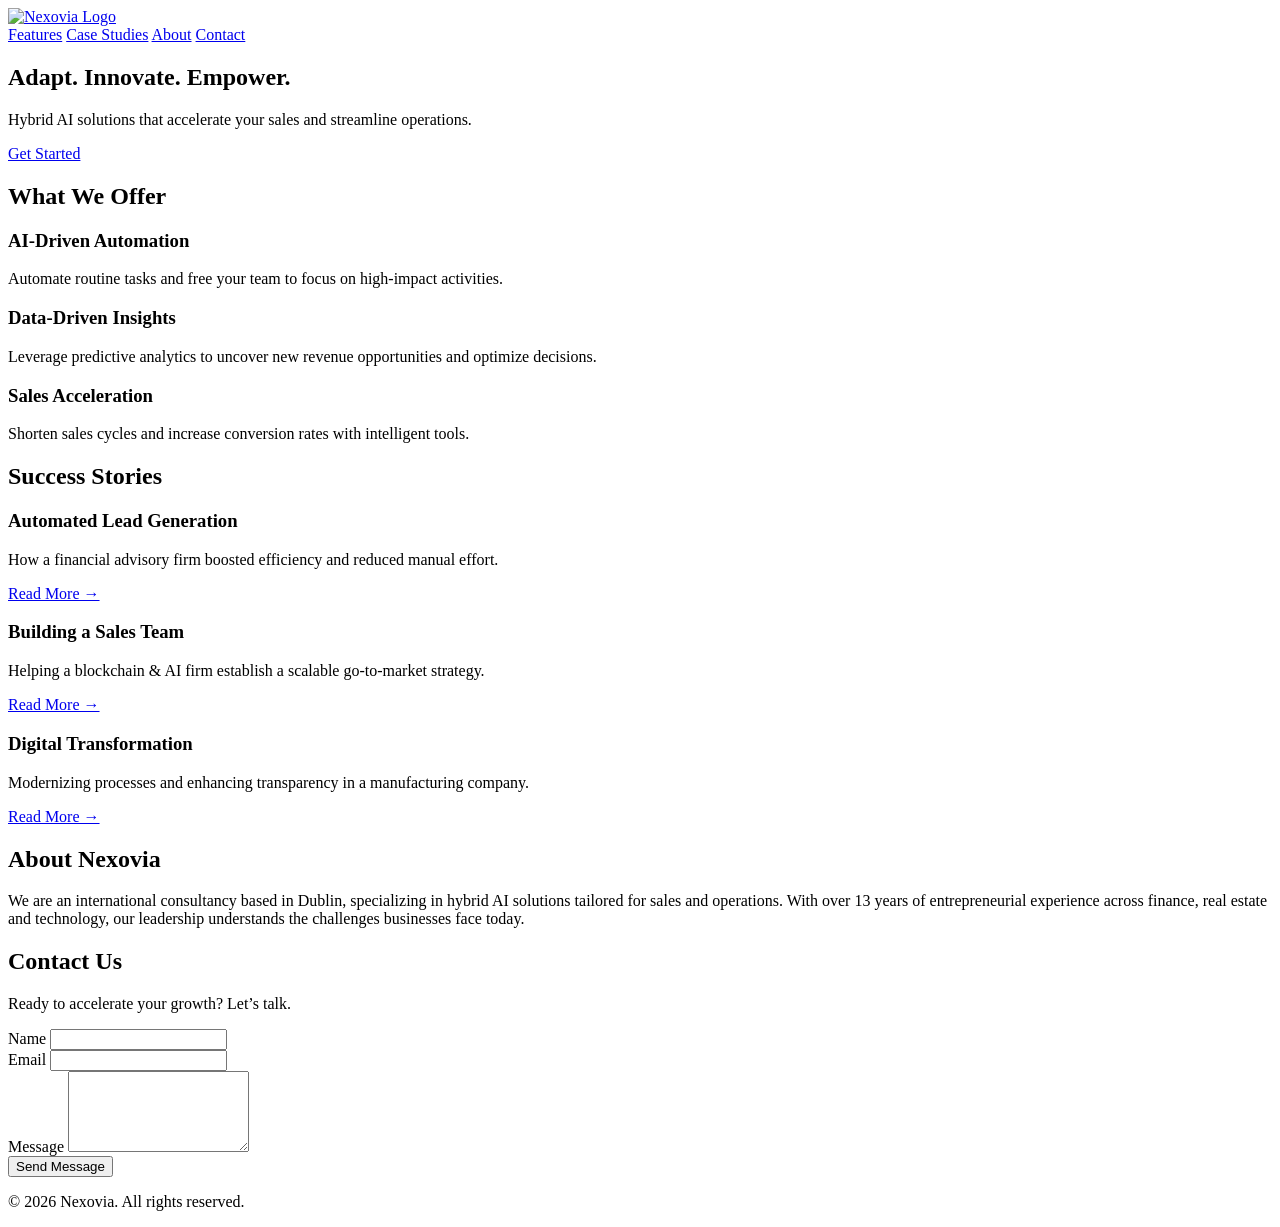
==== index.html @ c09db40a "Add initial index.html for Nexovia website This HTML file serves as the main structure for the Nexov" ====
<!DOCTYPE html>
<html lang="de">
<head>
  <meta charset="UTF-8">
  <meta name="viewport" content="width=device-width, initial-scale=1.0">
  <title>Nexovia – Hybrid AI Solutions for Sales & Operations</title>
  <link rel="stylesheet" href="styles.css">
  <!-- Load Poppins for headings and logo; Inter for body text -->
  <link href="https://fonts.googleapis.com/css2?family=Poppins:wght@400;500;600;700&family=Inter:wght@400;500&display=swap" rel="stylesheet">
</head>
<body>
  <header class="site-header">
    <div class="container">
      <a href="#" class="logo"><img src="nexovia-logo.jpg" alt="Nexovia Logo"></a>
      <nav class="site-nav">
        <a href="#features">Features</a>
        <a href="#cases">Case Studies</a>
        <a href="#about">About</a>
        <a href="#contact">Contact</a>
      </nav>
    </div>
  </header>

  <section class="hero">
    <div class="container">
      <h1>Adapt. Innovate. Empower.</h1>
      <p>Hybrid AI solutions that accelerate your sales and streamline operations.</p>
      <a href="#contact" class="btn btn-primary">Get Started</a>
    </div>
  </section>

  <section id="features" class="features">
    <div class="container">
      <h2>What We Offer</h2>
      <div class="feature-grid">
        <div class="feature-item">
          <h3>AI‑Driven Automation</h3>
          <p>Automate routine tasks and free your team to focus on high‑impact activities.</p>
        </div>
        <div class="feature-item">
          <h3>Data‑Driven Insights</h3>
          <p>Leverage predictive analytics to uncover new revenue opportunities and optimize decisions.</p>
        </div>
        <div class="feature-item">
          <h3>Sales Acceleration</h3>
          <p>Shorten sales cycles and increase conversion rates with intelligent tools.</p>
        </div>
      </div>
    </div>
  </section>

  <section id="cases" class="cases">
    <div class="container">
      <h2>Success Stories</h2>
      <div class="case-grid">
        <article class="case-card">
          <h3>Automated Lead Generation</h3>
          <p>How a financial advisory firm boosted efficiency and reduced manual effort.</p>
          <a href="#">Read More →</a>
        </article>
        <article class="case-card">
          <h3>Building a Sales Team</h3>
          <p>Helping a blockchain & AI firm establish a scalable go‑to‑market strategy.</p>
          <a href="#">Read More →</a>
        </article>
        <article class="case-card">
          <h3>Digital Transformation</h3>
          <p>Modernizing processes and enhancing transparency in a manufacturing company.</p>
          <a href="#">Read More →</a>
        </article>
      </div>
    </div>
  </section>

  <section id="about" class="about">
    <div class="container">
      <h2>About Nexovia</h2>
      <p>We are an international consultancy based in Dublin, specializing in hybrid AI solutions tailored for sales and operations. With over 13 years of entrepreneurial experience across finance, real estate and technology, our leadership understands the challenges businesses face today.</p>
    </div>
  </section>

  <section id="contact" class="contact">
    <div class="container">
      <h2>Contact Us</h2>
      <p>Ready to accelerate your growth? Let’s talk.</p>
      <form action="#" method="post" class="contact-form">
        <div class="form-group">
          <label for="name">Name</label>
          <input type="text" id="name" name="name" required>
        </div>
        <div class="form-group">
          <label for="email">Email</label>
          <input type="email" id="email" name="email" required>
        </div>
        <div class="form-group">
          <label for="message">Message</label>
          <textarea id="message" name="message" rows="5"></textarea>
        </div>
        <button type="submit" class="btn btn-secondary">Send Message</button>
      </form>
    </div>
  </section>

  <footer class="site-footer">
    <div class="container">
      <p>&copy; 2026 Nexovia. All rights reserved.</p>
    </div>
  </footer>
</body>
</html>
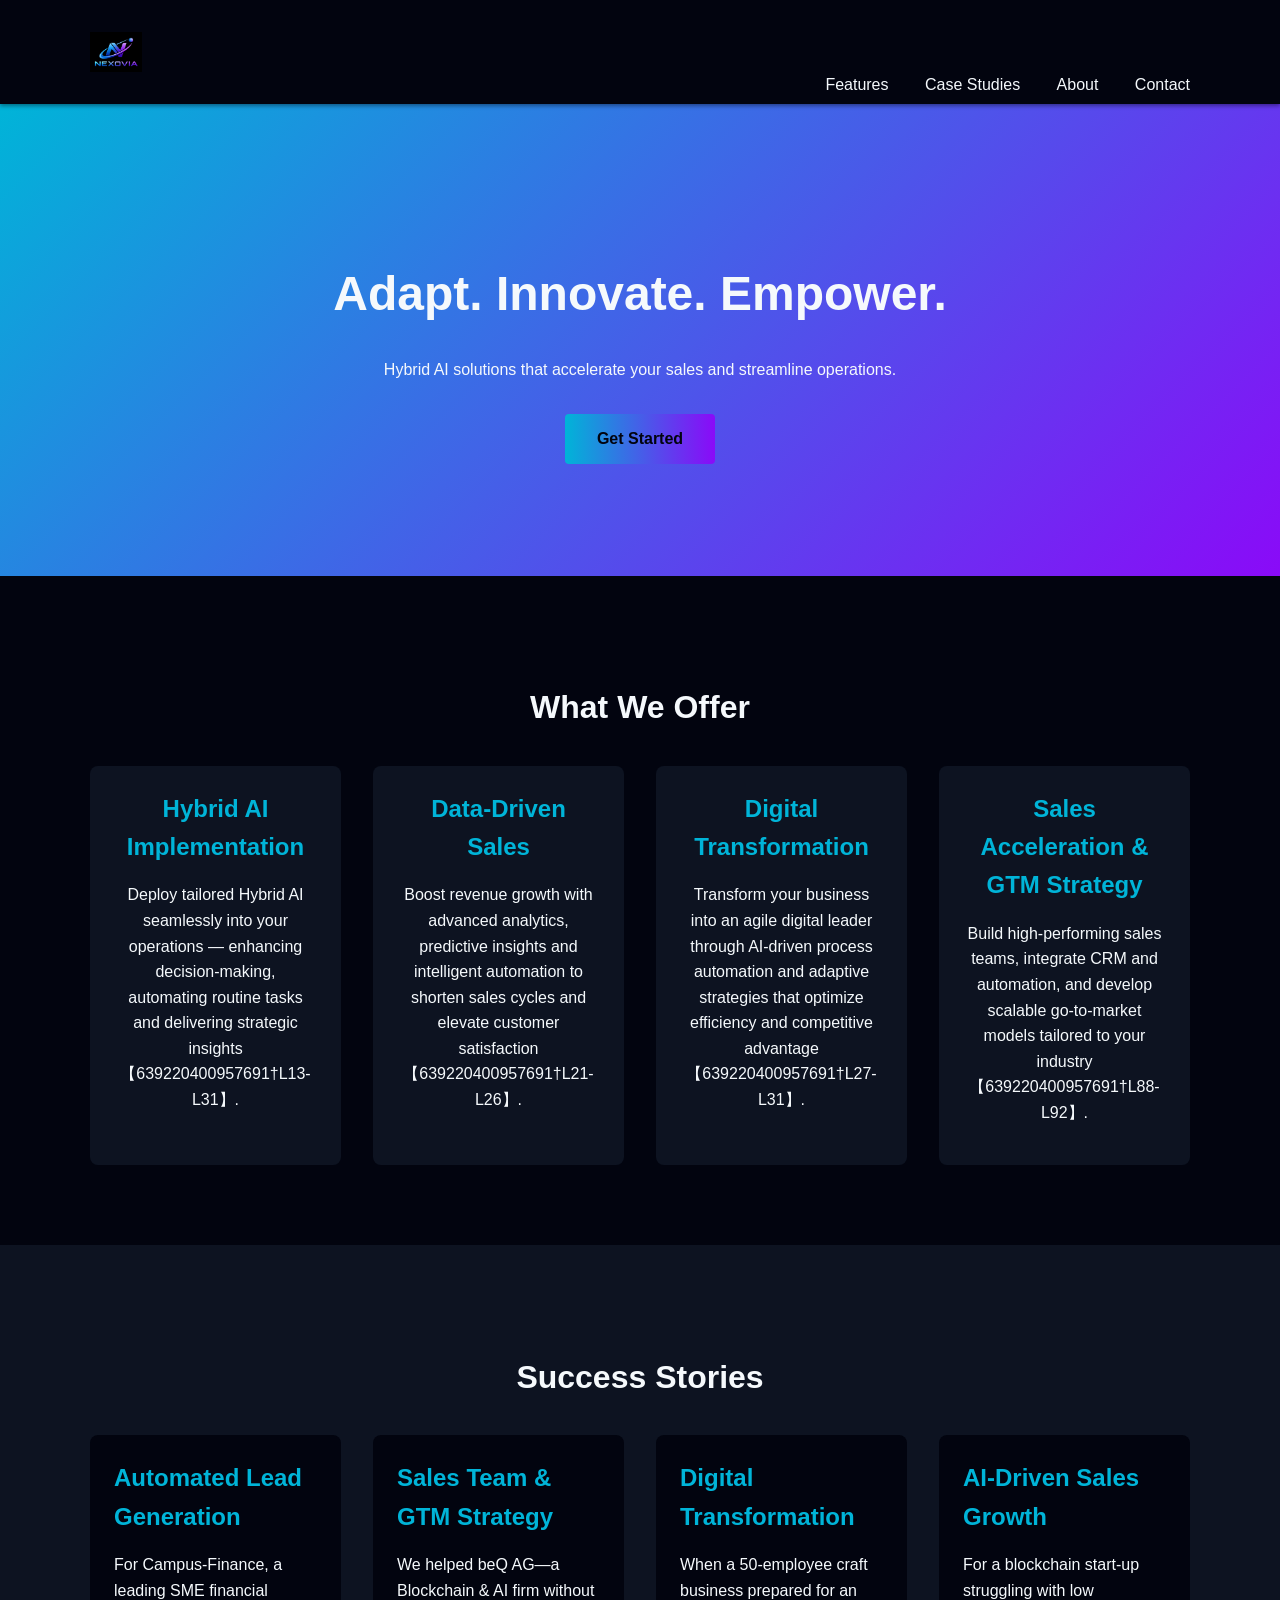
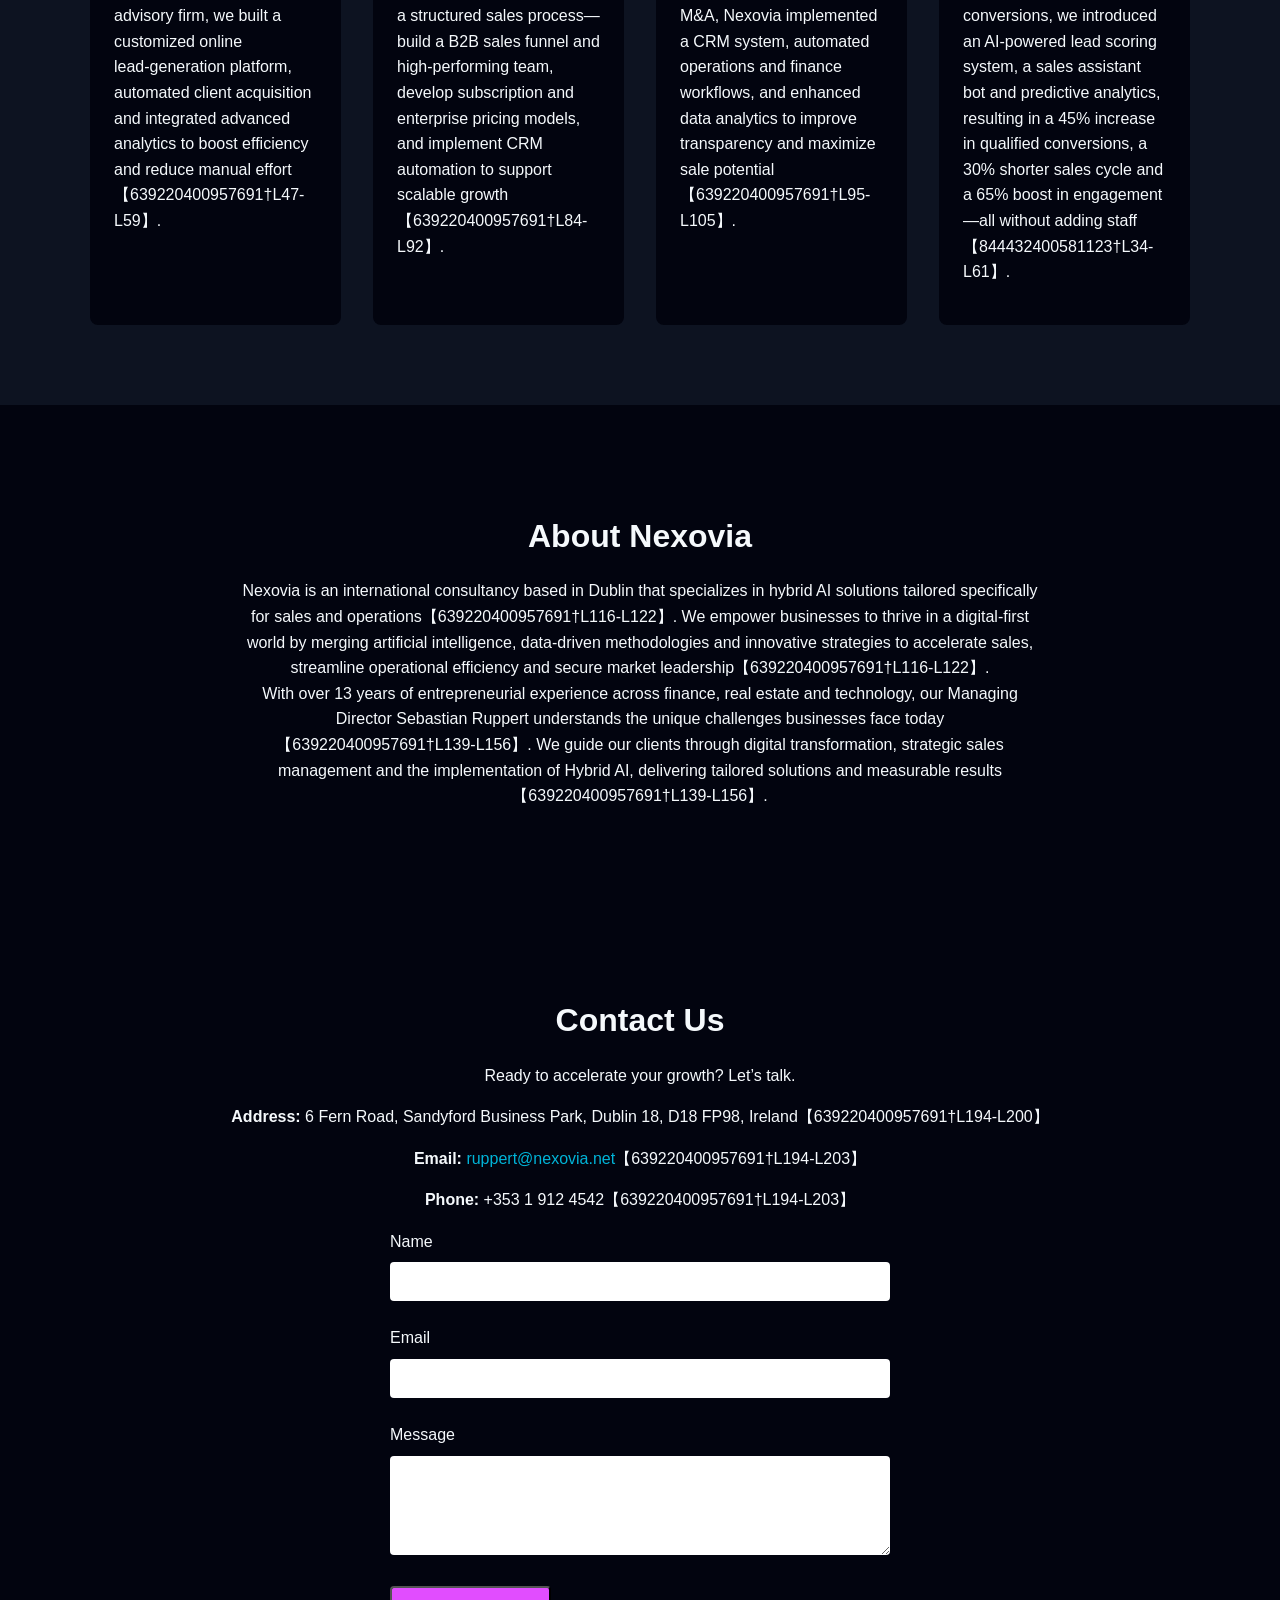
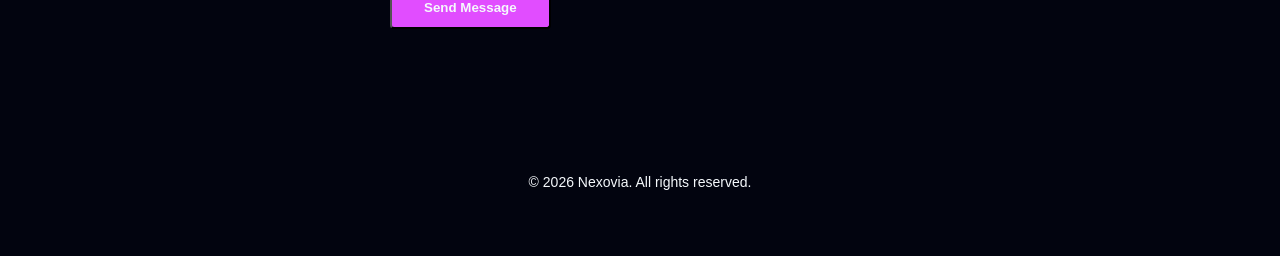
==== commit e76801aa: "Update index.html with full project content" ====
--- a/index.html
+++ b/index.html
@@ -33,17 +33,25 @@
     <div class="container">
       <h2>What We Offer</h2>
       <div class="feature-grid">
+        <!-- Hybrid AI Implementation -->
         <div class="feature-item">
-          <h3>AI‑Driven Automation</h3>
-          <p>Automate routine tasks and free your team to focus on high‑impact activities.</p>
+          <h3>Hybrid AI Implementation</h3>
+          <p>Deploy tailored Hybrid AI seamlessly into your operations — enhancing decision‑making, automating routine tasks and delivering strategic insights【639220400957691†L13-L31】.</p>
         </div>
+        <!-- Data‑Driven Sales -->
         <div class="feature-item">
-          <h3>Data‑Driven Insights</h3>
-          <p>Leverage predictive analytics to uncover new revenue opportunities and optimize decisions.</p>
+          <h3>Data‑Driven Sales</h3>
+          <p>Boost revenue growth with advanced analytics, predictive insights and intelligent automation to shorten sales cycles and elevate customer satisfaction【639220400957691†L21-L26】.</p>
         </div>
+        <!-- Digital Transformation -->
         <div class="feature-item">
-          <h3>Sales Acceleration</h3>
-          <p>Shorten sales cycles and increase conversion rates with intelligent tools.</p>
+          <h3>Digital Transformation</h3>
+          <p>Transform your business into an agile digital leader through AI‑driven process automation and adaptive strategies that optimize efficiency and competitive advantage【639220400957691†L27-L31】.</p>
+        </div>
+        <!-- Sales Acceleration & GTM Strategy -->
+        <div class="feature-item">
+          <h3>Sales Acceleration &amp; GTM Strategy</h3>
+          <p>Build high‑performing sales teams, integrate CRM and automation, and develop scalable go‑to‑market models tailored to your industry【639220400957691†L88-L92】.</p>
         </div>
       </div>
     </div>
@@ -53,20 +61,25 @@
     <div class="container">
       <h2>Success Stories</h2>
       <div class="case-grid">
+        <!-- Case 1: Automated Lead Generation at Campus‑Finance -->
         <article class="case-card">
           <h3>Automated Lead Generation</h3>
-          <p>How a financial advisory firm boosted efficiency and reduced manual effort.</p>
-          <a href="#">Read More →</a>
+          <p>For Campus‑Finance, a leading SME financial advisory firm, we built a customized online lead‑generation platform, automated client acquisition and integrated advanced analytics to boost efficiency and reduce manual effort【639220400957691†L47-L59】.</p>
         </article>
+        <!-- Case 2: Sales Team & GTM Strategy for beQ AG -->
         <article class="case-card">
-          <h3>Building a Sales Team</h3>
-          <p>Helping a blockchain & AI firm establish a scalable go‑to‑market strategy.</p>
-          <a href="#">Read More →</a>
+          <h3>Sales Team &amp; GTM Strategy</h3>
+          <p>We helped beQ AG—a Blockchain &amp; AI firm without a structured sales process—build a B2B sales funnel and high‑performing team, develop subscription and enterprise pricing models, and implement CRM automation to support scalable growth【639220400957691†L84-L92】.</p>
         </article>
+        <!-- Case 3: Digital Transformation at Craft & Manufacturing -->
         <article class="case-card">
           <h3>Digital Transformation</h3>
-          <p>Modernizing processes and enhancing transparency in a manufacturing company.</p>
-          <a href="#">Read More →</a>
+          <p>When a 50‑employee craft business prepared for an M&amp;A, Nexovia implemented a CRM system, automated operations and finance workflows, and enhanced data analytics to improve transparency and maximize sale potential【639220400957691†L95-L105】.</p>
+        </article>
+        <!-- Case 4: AI‑Driven Sales for Blockchain Startup -->
+        <article class="case-card">
+          <h3>AI‑Driven Sales Growth</h3>
+          <p>For a blockchain start‑up struggling with low conversions, we introduced an AI‑powered lead scoring system, a sales assistant bot and predictive analytics, resulting in a 45&#37; increase in qualified conversions, a 30&#37; shorter sales cycle and a 65&#37; boost in engagement—all without adding staff【844432400581123†L34-L61】.</p>
         </article>
       </div>
     </div>
@@ -75,7 +88,8 @@
   <section id="about" class="about">
     <div class="container">
       <h2>About Nexovia</h2>
-      <p>We are an international consultancy based in Dublin, specializing in hybrid AI solutions tailored for sales and operations. With over 13 years of entrepreneurial experience across finance, real estate and technology, our leadership understands the challenges businesses face today.</p>
+      <p>Nexovia is an international consultancy based in Dublin that specializes in hybrid AI solutions tailored specifically for sales and operations【639220400957691†L116-L122】. We empower businesses to thrive in a digital‑first world by merging artificial intelligence, data‑driven methodologies and innovative strategies to accelerate sales, streamline operational efficiency and secure market leadership【639220400957691†L116-L122】.</p>
+      <p>With over 13 years of entrepreneurial experience across finance, real estate and technology, our Managing Director Sebastian Ruppert understands the unique challenges businesses face today【639220400957691†L139-L156】. We guide our clients through digital transformation, strategic sales management and the implementation of Hybrid AI, delivering tailored solutions and measurable results【639220400957691†L139-L156】.</p>
     </div>
   </section>
 
@@ -83,6 +97,10 @@
     <div class="container">
       <h2>Contact Us</h2>
       <p>Ready to accelerate your growth? Let’s talk.</p>
+      <!-- Contact details from official sources -->
+      <p><strong>Address:</strong> 6 Fern Road, Sandyford Business Park, Dublin 18, D18 FP98, Ireland【639220400957691†L194-L200】</p>
+      <p><strong>Email:</strong> <a href="mailto:ruppert@nexovia.net">ruppert@nexovia.net</a>【639220400957691†L194-L203】</p>
+      <p><strong>Phone:</strong> +353 1 912 4542【639220400957691†L194-L203】</p>
       <form action="#" method="post" class="contact-form">
         <div class="form-group">
           <label for="name">Name</label>
--- a/styles.css
+++ b/styles.css
@@ -0,0 +1,276 @@
+/* Base styles */
+:root {
+  /* Brand palette derived from the new Nexovia logo */
+  --color-primary: #0D1321;     /* Midnight Navy for backgrounds */
+  --color-secondary: #00B4D8;   /* Aqua Energy for highlights */
+  --color-accent: #8A0AF8;      /* Electric Violet for gradients */
+  --color-magenta: #E14DFF;     /* Magenta Glow for strong calls to action */
+  --color-light: #F5F9FC;       /* Ice Gray for light panels */
+  --color-dark: #02040F;        /* Obsidian, the darkest shade */
+}
+
+* {
+  box-sizing: border-box;
+}
+
+body {
+  margin: 0;
+  font-family: 'Inter', sans-serif;
+  background-color: var(--color-dark);
+  color: var(--color-light);
+  line-height: 1.6;
+}
+
+a {
+  color: var(--color-secondary);
+  text-decoration: none;
+}
+
+h1, h2, h3 {
+  font-family: 'Poppins', sans-serif;
+  font-weight: 600;
+  margin-bottom: .5em;
+  color: var(--color-light);
+}
+
+h1 { font-size: 3rem; }
+h2 { font-size: 2rem; }
+h3 { font-size: 1.5rem; }
+
+.container {
+  width: 90%;
+  max-width: 1100px;
+  margin: 0 auto;
+  padding: 1rem 0;
+}
+
+/* Header */
+.site-header {
+  background-color: var(--color-dark);
+  padding: 1rem 0;
+  position: sticky;
+  top: 0;
+  z-index: 100;
+  box-shadow: 0 2px 4px rgba(0, 0, 0, 0.4);
+}
+
+.site-header .logo {
+  font-family: 'Poppins', sans-serif;
+  font-size: 1.8rem;
+  font-weight: 700;
+  color: var(--color-light);
+  display: flex;
+  align-items: center;
+}
+
+/* Logo image sizing */
+.site-header .logo img {
+  height: 40px;
+  width: auto;
+  display: block;
+}
+
+.site-nav {
+  float: right;
+}
+
+.site-nav a {
+  margin-left: 2rem;
+  font-family: 'Inter', sans-serif;
+  font-weight: 500;
+  color: var(--color-light);
+  transition: color 0.2s ease;
+}
+
+.site-nav a:hover {
+  color: var(--color-accent);
+}
+
+/* Hero section */
+.hero {
+  /* diagonal gradient reflecting the logo colours */
+  background: linear-gradient(135deg, var(--color-secondary) 0%, var(--color-accent) 100%);
+  padding: 6rem 0;
+  text-align: center;
+}
+
+.hero p {
+  margin: 1rem auto 2rem;
+  max-width: 600px;
+  color: var(--color-light);
+}
+
+.btn {
+  display: inline-block;
+  padding: .75rem 2rem;
+  border-radius: 4px;
+  font-weight: 600;
+  transition: background-color 0.2s ease;
+}
+
+.btn-primary {
+  background-image: linear-gradient(90deg, var(--color-secondary), var(--color-accent));
+  color: var(--color-dark);
+  border: none;
+}
+
+.btn-primary:hover {
+  background-image: linear-gradient(90deg, var(--color-accent), var(--color-secondary));
+  color: var(--color-light);
+}
+
+.btn-secondary {
+  background-color: var(--color-magenta);
+  color: var(--color-light);
+}
+
+.btn-secondary:hover {
+  background-color: var(--color-secondary);
+  color: var(--color-dark);
+}
+
+/* Features */
+.features {
+  background-color: var(--color-dark);
+  padding: 4rem 0;
+  text-align: center;
+}
+
+.feature-grid {
+  display: grid;
+  grid-template-columns: repeat(auto-fit, minmax(250px, 1fr));
+  gap: 2rem;
+  margin-top: 2rem;
+}
+
+.feature-item {
+  padding: 1.5rem;
+  background-color: var(--color-primary);
+  border-radius: 8px;
+}
+
+.feature-item h3 {
+  margin-top: 0;
+  margin-bottom: .5rem;
+  color: var(--color-secondary);
+}
+
+.feature-item p {
+  color: var(--color-light);
+}
+
+/* Case studies */
+.cases {
+  background-color: var(--color-primary);
+  padding: 4rem 0;
+  text-align: center;
+}
+
+.case-grid {
+  display: grid;
+  grid-template-columns: repeat(auto-fit, minmax(250px, 1fr));
+  gap: 2rem;
+  margin-top: 2rem;
+}
+
+.case-card {
+  padding: 1.5rem;
+  background-color: var(--color-dark);
+  border-radius: 8px;
+  text-align: left;
+}
+
+.case-card h3 {
+  margin-top: 0;
+  color: var(--color-secondary);
+}
+
+.case-card p {
+  color: var(--color-light);
+}
+
+.case-card a {
+  display: inline-block;
+  margin-top: 1rem;
+  color: var(--color-accent);
+  font-weight: 600;
+}
+
+.case-card a:hover {
+  text-decoration: underline;
+}
+
+/* About */
+.about {
+  background-color: var(--color-dark);
+  padding: 4rem 0;
+  text-align: center;
+}
+
+.about p {
+  max-width: 800px;
+  margin: 0 auto;
+  color: var(--color-light);
+}
+
+/* Contact */
+.contact {
+  background-color: var(--color-dark);
+  padding: 4rem 0;
+  text-align: center;
+}
+
+.contact-form {
+  max-width: 500px;
+  margin: 0 auto;
+  text-align: left;
+}
+
+.form-group {
+  margin-bottom: 1.5rem;
+}
+
+.form-group label {
+  display: block;
+  margin-bottom: .5rem;
+  color: var(--color-light);
+}
+
+.form-group input,
+.form-group textarea {
+  width: 100%;
+  padding: .75rem;
+  border: none;
+  border-radius: 4px;
+  font-family: inherit;
+}
+
+.form-group input:focus,
+.form-group textarea:focus {
+  outline: none;
+  box-shadow: 0 0 0 3px var(--color-secondary);
+}
+
+/* Footer */
+.site-footer {
+  background-color: var(--color-dark);
+  padding: 2rem 0;
+  text-align: center;
+  color: var(--color-light);
+  font-size: 0.875rem;
+}
+
+@media (max-width: 768px) {
+  .site-nav {
+    float: none;
+    margin-top: 1rem;
+  }
+
+  .site-nav a {
+    margin-left: 1rem;
+  }
+
+  h1 { font-size: 2.5rem; }
+  h2 { font-size: 1.75rem; }
+  h3 { font-size: 1.25rem; }
+}
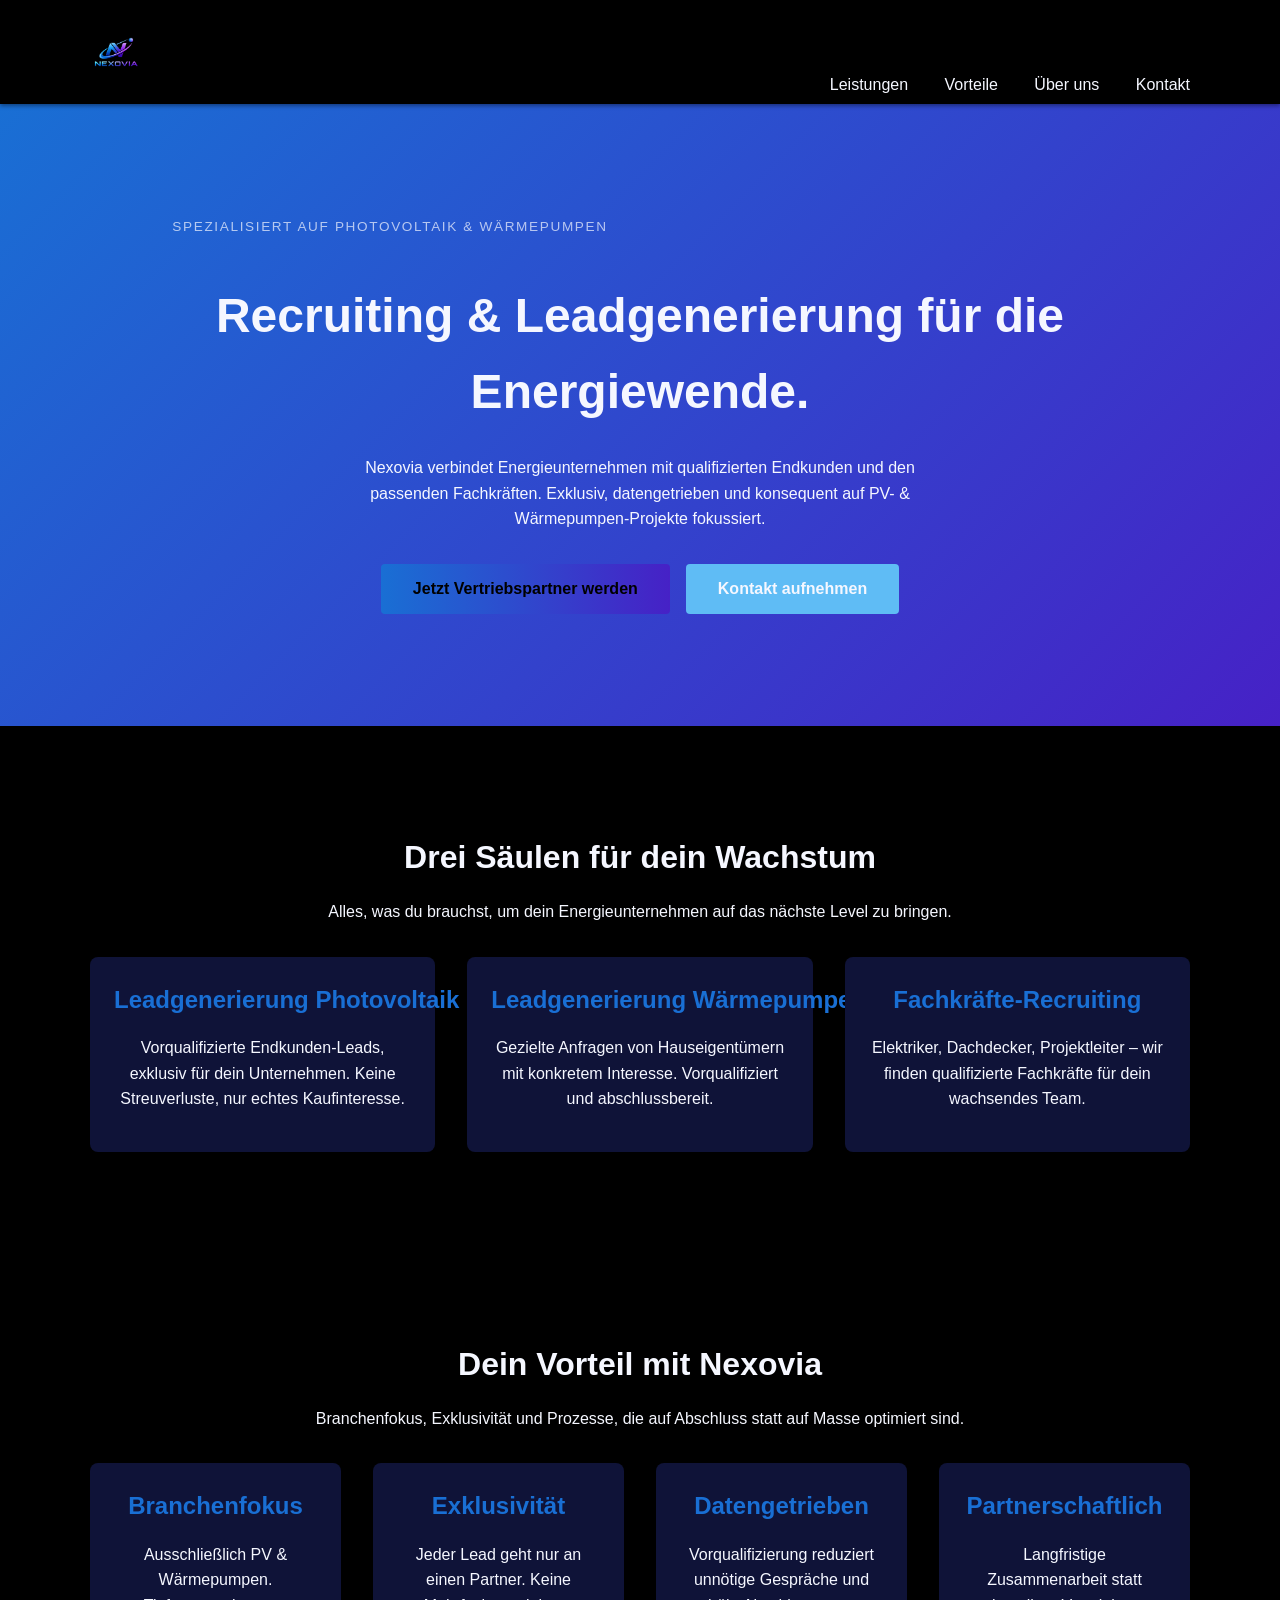
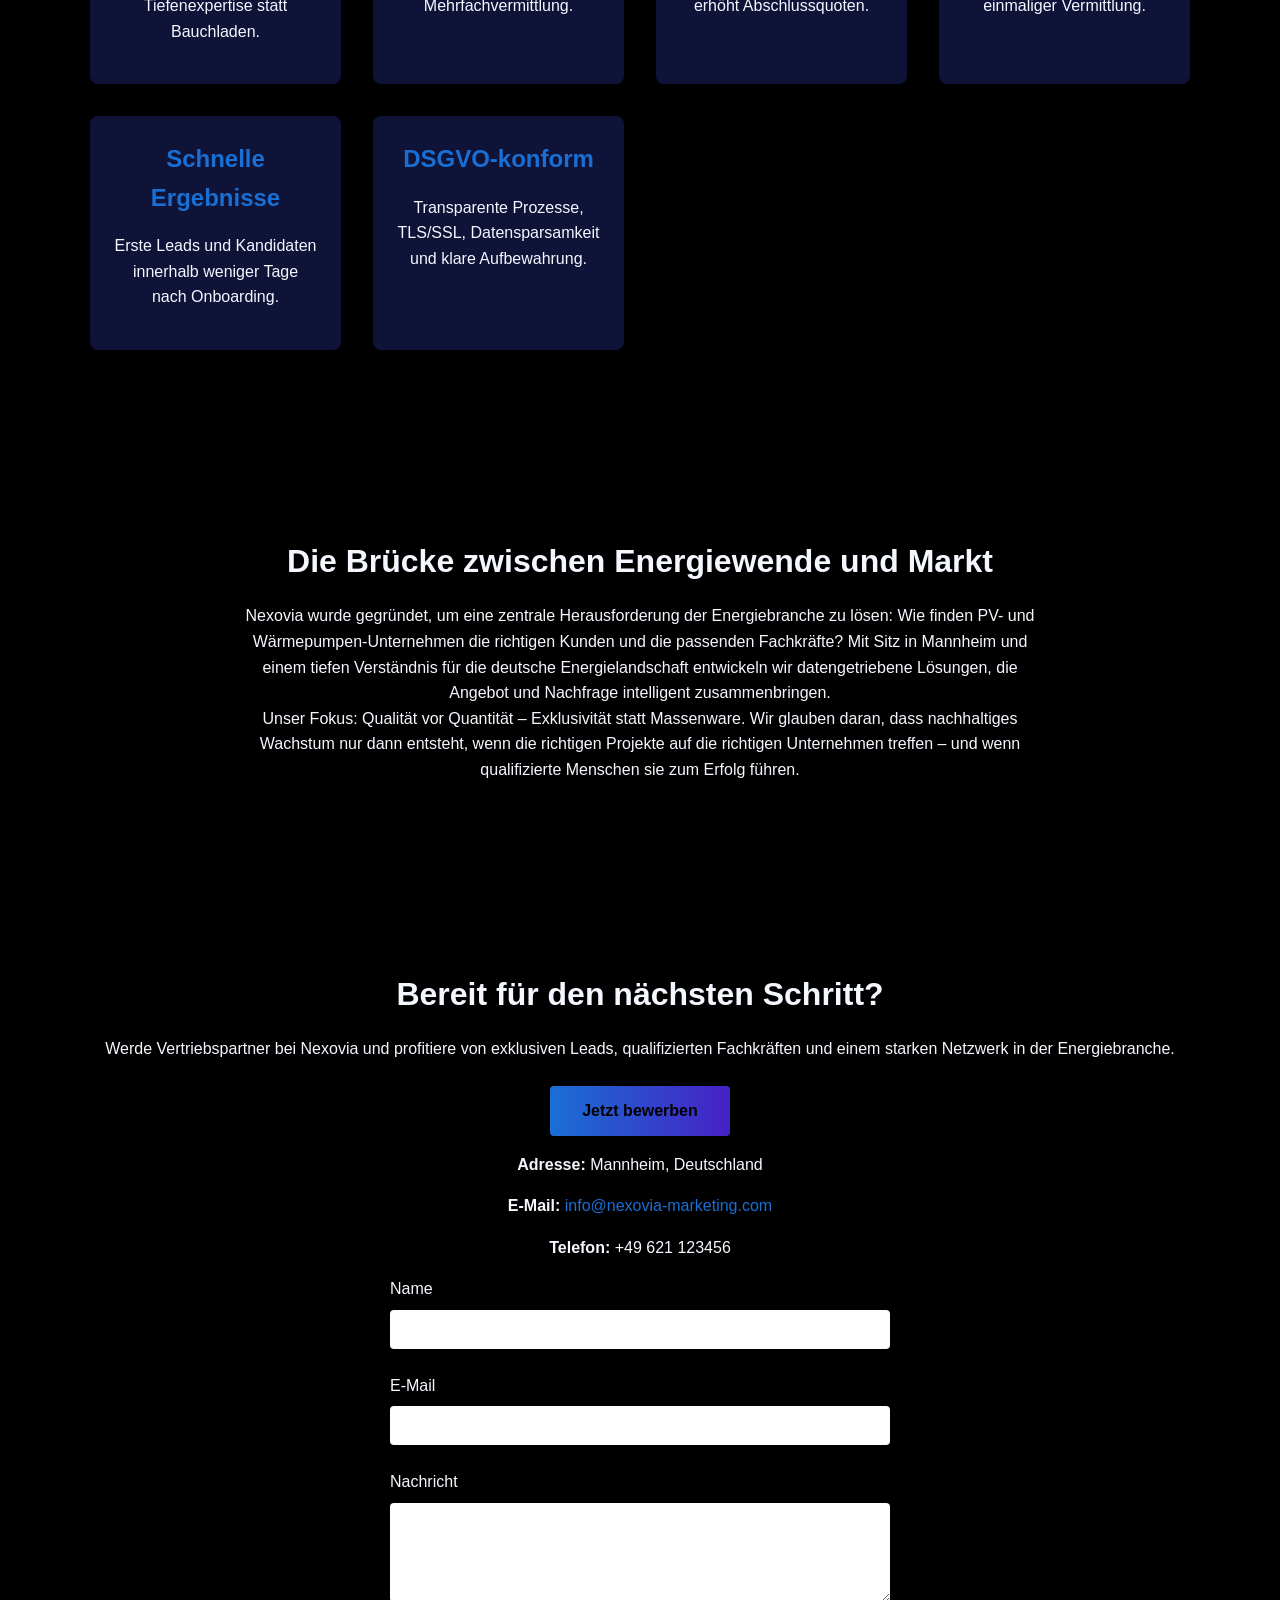
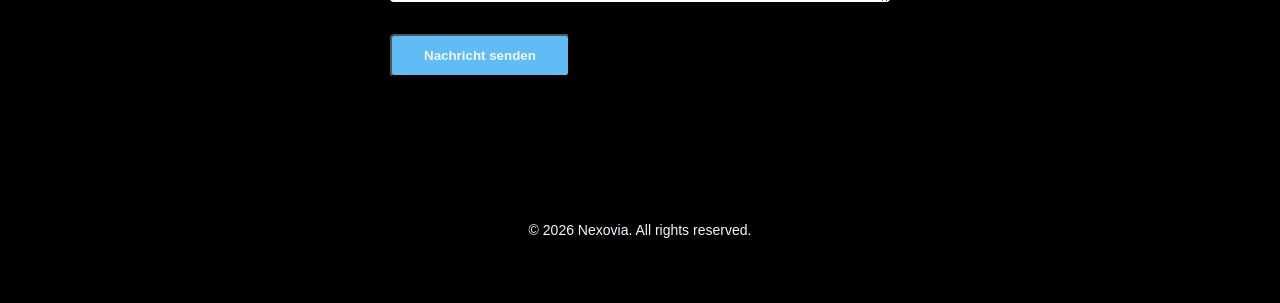
==== commit aa1b7414: "Update site for PV & Wärmepumpen marketing: new content, guidelines and colours" ====
--- a/index.html
+++ b/index.html
@@ -3,7 +3,7 @@
 <head>
   <meta charset="UTF-8">
   <meta name="viewport" content="width=device-width, initial-scale=1.0">
-  <title>Nexovia – Hybrid AI Solutions for Sales & Operations</title>
+  <title>Nexovia – Recruiting & Leadgenerierung für PV & Wärmepumpen</title>
   <link rel="stylesheet" href="styles.css">
   <!-- Load Poppins for headings and logo; Inter for body text -->
   <link href="https://fonts.googleapis.com/css2?family=Poppins:wght@400;500;600;700&family=Inter:wght@400;500&display=swap" rel="stylesheet">
@@ -13,108 +13,117 @@
     <div class="container">
       <a href="#" class="logo"><img src="nexovia-logo.jpg" alt="Nexovia Logo"></a>
       <nav class="site-nav">
-        <a href="#features">Features</a>
-        <a href="#cases">Case Studies</a>
-        <a href="#about">About</a>
-        <a href="#contact">Contact</a>
+        <a href="#leistungen">Leistungen</a>
+        <a href="#vorteile">Vorteile</a>
+        <a href="#ueber">Über&nbsp;uns</a>
+        <a href="#kontakt">Kontakt</a>
       </nav>
     </div>
   </header>
 
   <section class="hero">
     <div class="container">
-      <h1>Adapt. Innovate. Empower.</h1>
-      <p>Hybrid AI solutions that accelerate your sales and streamline operations.</p>
-      <a href="#contact" class="btn btn-primary">Get Started</a>
+      <p class="eyebrow">Spezialisiert auf Photovoltaik &amp; Wärmepumpen</p>
+      <h1>Recruiting &amp; Leadgenerierung für die Energiewende.</h1>
+      <p>Nexovia verbindet Energieunternehmen mit qualifizierten Endkunden und den passenden Fachkräften. Exklusiv, datengetrieben und konsequent auf PV- &amp; Wärmepumpen‑Projekte fokussiert.</p>
+      <div class="cta-buttons">
+        <a href="#kontakt" class="btn btn-primary">Jetzt Vertriebspartner werden</a>
+        <a href="#kontakt" class="btn btn-secondary">Kontakt&nbsp;aufnehmen</a>
+      </div>
     </div>
   </section>
 
-  <section id="features" class="features">
+  <!-- Leistungen / Drei Säulen -->
+  <section id="leistungen" class="features">
     <div class="container">
-      <h2>What We Offer</h2>
+      <h2>Drei Säulen für dein Wachstum</h2>
+      <p>Alles, was du brauchst, um dein Energieunternehmen auf das nächste Level zu bringen.</p>
       <div class="feature-grid">
-        <!-- Hybrid AI Implementation -->
+        <!-- Leadgenerierung Photovoltaik -->
         <div class="feature-item">
-          <h3>Hybrid AI Implementation</h3>
-          <p>Deploy tailored Hybrid AI seamlessly into your operations — enhancing decision‑making, automating routine tasks and delivering strategic insights【639220400957691†L13-L31】.</p>
+          <h3>Leadgenerierung&nbsp;Photovoltaik</h3>
+          <p>Vorqualifizierte Endkunden‑Leads, exklusiv für dein Unternehmen. Keine Streuverluste, nur echtes Kaufinteresse.</p>
         </div>
-        <!-- Data‑Driven Sales -->
+        <!-- Leadgenerierung Wärmepumpen -->
         <div class="feature-item">
-          <h3>Data‑Driven Sales</h3>
-          <p>Boost revenue growth with advanced analytics, predictive insights and intelligent automation to shorten sales cycles and elevate customer satisfaction【639220400957691†L21-L26】.</p>
+          <h3>Leadgenerierung&nbsp;Wärmepumpen</h3>
+          <p>Gezielte Anfragen von Hauseigentümern mit konkretem Interesse. Vorqualifiziert und abschlussbereit.</p>
         </div>
-        <!-- Digital Transformation -->
+        <!-- Fachkräfte‑Recruiting -->
         <div class="feature-item">
-          <h3>Digital Transformation</h3>
-          <p>Transform your business into an agile digital leader through AI‑driven process automation and adaptive strategies that optimize efficiency and competitive advantage【639220400957691†L27-L31】.</p>
-        </div>
-        <!-- Sales Acceleration & GTM Strategy -->
-        <div class="feature-item">
-          <h3>Sales Acceleration &amp; GTM Strategy</h3>
-          <p>Build high‑performing sales teams, integrate CRM and automation, and develop scalable go‑to‑market models tailored to your industry【639220400957691†L88-L92】.</p>
+          <h3>Fachkräfte‑Recruiting</h3>
+          <p>Elektriker, Dachdecker, Projektleiter – wir finden qualifizierte Fachkräfte für dein wachsendes Team.</p>
         </div>
       </div>
     </div>
   </section>
 
-  <section id="cases" class="cases">
+  <!-- Vorteile / Warum Nexovia -->
+  <section id="vorteile" class="features">
     <div class="container">
-      <h2>Success Stories</h2>
-      <div class="case-grid">
-        <!-- Case 1: Automated Lead Generation at Campus‑Finance -->
-        <article class="case-card">
-          <h3>Automated Lead Generation</h3>
-          <p>For Campus‑Finance, a leading SME financial advisory firm, we built a customized online lead‑generation platform, automated client acquisition and integrated advanced analytics to boost efficiency and reduce manual effort【639220400957691†L47-L59】.</p>
-        </article>
-        <!-- Case 2: Sales Team & GTM Strategy for beQ AG -->
-        <article class="case-card">
-          <h3>Sales Team &amp; GTM Strategy</h3>
-          <p>We helped beQ AG—a Blockchain &amp; AI firm without a structured sales process—build a B2B sales funnel and high‑performing team, develop subscription and enterprise pricing models, and implement CRM automation to support scalable growth【639220400957691†L84-L92】.</p>
-        </article>
-        <!-- Case 3: Digital Transformation at Craft & Manufacturing -->
-        <article class="case-card">
-          <h3>Digital Transformation</h3>
-          <p>When a 50‑employee craft business prepared for an M&amp;A, Nexovia implemented a CRM system, automated operations and finance workflows, and enhanced data analytics to improve transparency and maximize sale potential【639220400957691†L95-L105】.</p>
-        </article>
-        <!-- Case 4: AI‑Driven Sales for Blockchain Startup -->
-        <article class="case-card">
-          <h3>AI‑Driven Sales Growth</h3>
-          <p>For a blockchain start‑up struggling with low conversions, we introduced an AI‑powered lead scoring system, a sales assistant bot and predictive analytics, resulting in a 45&#37; increase in qualified conversions, a 30&#37; shorter sales cycle and a 65&#37; boost in engagement—all without adding staff【844432400581123†L34-L61】.</p>
-        </article>
+      <h2>Dein Vorteil mit Nexovia</h2>
+      <p>Branchenfokus, Exklusivität und Prozesse, die auf Abschluss statt auf Masse optimiert sind.</p>
+      <div class="feature-grid">
+        <div class="feature-item">
+          <h3>Branchenfokus</h3>
+          <p>Ausschließlich PV &amp; Wärmepumpen. Tiefenexpertise statt Bauchladen.</p>
+        </div>
+        <div class="feature-item">
+          <h3>Exklusivität</h3>
+          <p>Jeder Lead geht nur an einen Partner. Keine Mehrfachvermittlung.</p>
+        </div>
+        <div class="feature-item">
+          <h3>Datengetrieben</h3>
+          <p>Vorqualifizierung reduziert unnötige Gespräche und erhöht Abschlussquoten.</p>
+        </div>
+        <div class="feature-item">
+          <h3>Partnerschaftlich</h3>
+          <p>Langfristige Zusammenarbeit statt einmaliger Vermittlung.</p>
+        </div>
+        <div class="feature-item">
+          <h3>Schnelle Ergebnisse</h3>
+          <p>Erste Leads und Kandidaten innerhalb weniger Tage nach Onboarding.</p>
+        </div>
+        <div class="feature-item">
+          <h3>DSGVO‑konform</h3>
+          <p>Transparente Prozesse, TLS/SSL, Datensparsamkeit und klare Aufbewahrung.</p>
+        </div>
       </div>
     </div>
   </section>
 
-  <section id="about" class="about">
+  <section id="ueber" class="about">
     <div class="container">
-      <h2>About Nexovia</h2>
-      <p>Nexovia is an international consultancy based in Dublin that specializes in hybrid AI solutions tailored specifically for sales and operations【639220400957691†L116-L122】. We empower businesses to thrive in a digital‑first world by merging artificial intelligence, data‑driven methodologies and innovative strategies to accelerate sales, streamline operational efficiency and secure market leadership【639220400957691†L116-L122】.</p>
-      <p>With over 13 years of entrepreneurial experience across finance, real estate and technology, our Managing Director Sebastian Ruppert understands the unique challenges businesses face today【639220400957691†L139-L156】. We guide our clients through digital transformation, strategic sales management and the implementation of Hybrid AI, delivering tailored solutions and measurable results【639220400957691†L139-L156】.</p>
+      <h2>Die Brücke zwischen Energiewende und Markt</h2>
+      <p>Nexovia wurde gegründet, um eine zentrale Herausforderung der Energiebranche zu lösen: Wie finden PV- und Wärmepumpen‑Unternehmen die richtigen Kunden und die passenden Fachkräfte? Mit Sitz in Mannheim und einem tiefen Verständnis für die deutsche Energielandschaft entwickeln wir datengetriebene Lösungen, die Angebot und Nachfrage intelligent zusammenbringen.</p>
+      <p>Unser Fokus: Qualität vor Quantität – Exklusivität statt Massenware. Wir glauben daran, dass nachhaltiges Wachstum nur dann entsteht, wenn die richtigen Projekte auf die richtigen Unternehmen treffen – und wenn qualifizierte Menschen sie zum Erfolg führen.</p>
     </div>
   </section>
 
-  <section id="contact" class="contact">
+  <section id="kontakt" class="contact">
     <div class="container">
-      <h2>Contact Us</h2>
-      <p>Ready to accelerate your growth? Let’s talk.</p>
-      <!-- Contact details from official sources -->
-      <p><strong>Address:</strong> 6 Fern Road, Sandyford Business Park, Dublin 18, D18 FP98, Ireland【639220400957691†L194-L200】</p>
-      <p><strong>Email:</strong> <a href="mailto:ruppert@nexovia.net">ruppert@nexovia.net</a>【639220400957691†L194-L203】</p>
-      <p><strong>Phone:</strong> +353 1 912 4542【639220400957691†L194-L203】</p>
+      <h2>Bereit für den nächsten Schritt?</h2>
+      <p>Werde Vertriebspartner bei Nexovia und profitiere von exklusiven Leads, qualifizierten Fachkräften und einem starken Netzwerk in der Energiebranche.</p>
+      <div class="cta-buttons">
+        <a href="#" class="btn btn-primary">Jetzt bewerben</a>
+      </div>
+      <p><strong>Adresse:</strong> Mannheim, Deutschland</p>
+      <p><strong>E-Mail:</strong> <a href="mailto:info@nexovia-marketing.com">info@nexovia-marketing.com</a></p>
+      <p><strong>Telefon:</strong> +49&nbsp;621&nbsp;123456</p>
       <form action="#" method="post" class="contact-form">
         <div class="form-group">
           <label for="name">Name</label>
           <input type="text" id="name" name="name" required>
         </div>
         <div class="form-group">
-          <label for="email">Email</label>
+          <label for="email">E‑Mail</label>
           <input type="email" id="email" name="email" required>
         </div>
         <div class="form-group">
-          <label for="message">Message</label>
+          <label for="message">Nachricht</label>
           <textarea id="message" name="message" rows="5"></textarea>
         </div>
-        <button type="submit" class="btn btn-secondary">Send Message</button>
+        <button type="submit" class="btn btn-secondary">Nachricht senden</button>
       </form>
     </div>
   </section>
--- a/styles.css
+++ b/styles.css
@@ -1,12 +1,12 @@
 /* Base styles */
 :root {
-  /* Brand palette derived from the new Nexovia logo */
-  --color-primary: #0D1321;     /* Midnight Navy for backgrounds */
-  --color-secondary: #00B4D8;   /* Aqua Energy for highlights */
-  --color-accent: #8A0AF8;      /* Electric Violet for gradients */
-  --color-magenta: #E14DFF;     /* Magenta Glow for strong calls to action */
-  --color-light: #F5F9FC;       /* Ice Gray for light panels */
-  --color-dark: #02040F;        /* Obsidian, the darkest shade */
+  /* Updated Nexovia palette for the marketing site (dark, tech‑affin) */
+  --color-primary: #0F1338;     /* Surface dark navy for panels/cards */
+  --color-secondary: #196FD4;   /* Primary blue for highlights and gradients */
+  --color-accent: #4621C6;      /* Secondary purple for gradients and emphasis */
+  --color-magenta: #5FBCF5;     /* Accent cyan for calls to action */
+  --color-light: #F5F7FF;       /* Very light neutral for text and panels */
+  --color-dark: #000000;        /* True black for backgrounds */
 }
 
 * {
@@ -92,6 +92,25 @@
   background: linear-gradient(135deg, var(--color-secondary) 0%, var(--color-accent) 100%);
   padding: 6rem 0;
   text-align: center;
+}
+
+/* Small tagline above the hero heading */
+.hero .eyebrow {
+  color: var(--color-light);
+  opacity: 0.7;
+  letter-spacing: 0.12em;
+  text-transform: uppercase;
+  font-size: 0.85rem;
+  margin: 0 0 0.5rem;
+}
+
+/* Container for multiple CTA buttons */
+.cta-buttons {
+  display: flex;
+  gap: 1rem;
+  justify-content: center;
+  flex-wrap: wrap;
+  margin-top: 1.5rem;
 }
 
 .hero p {
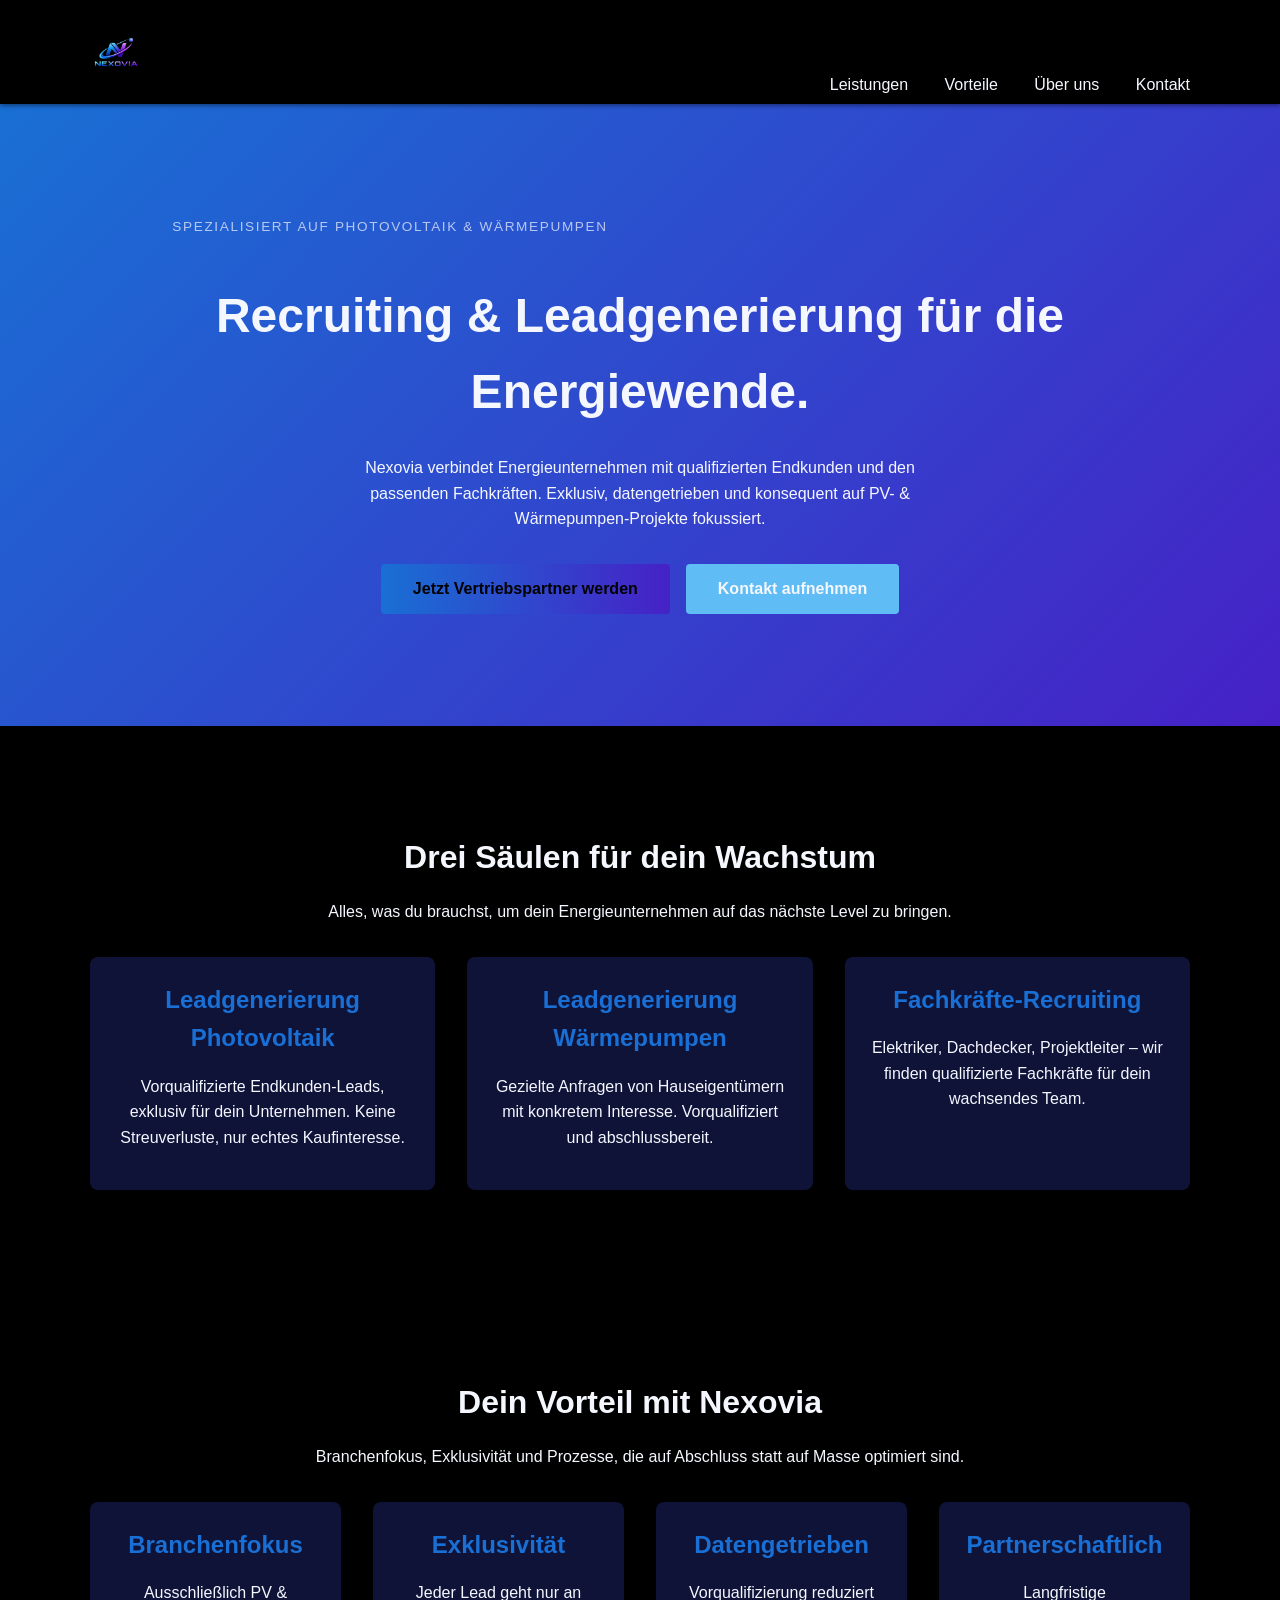
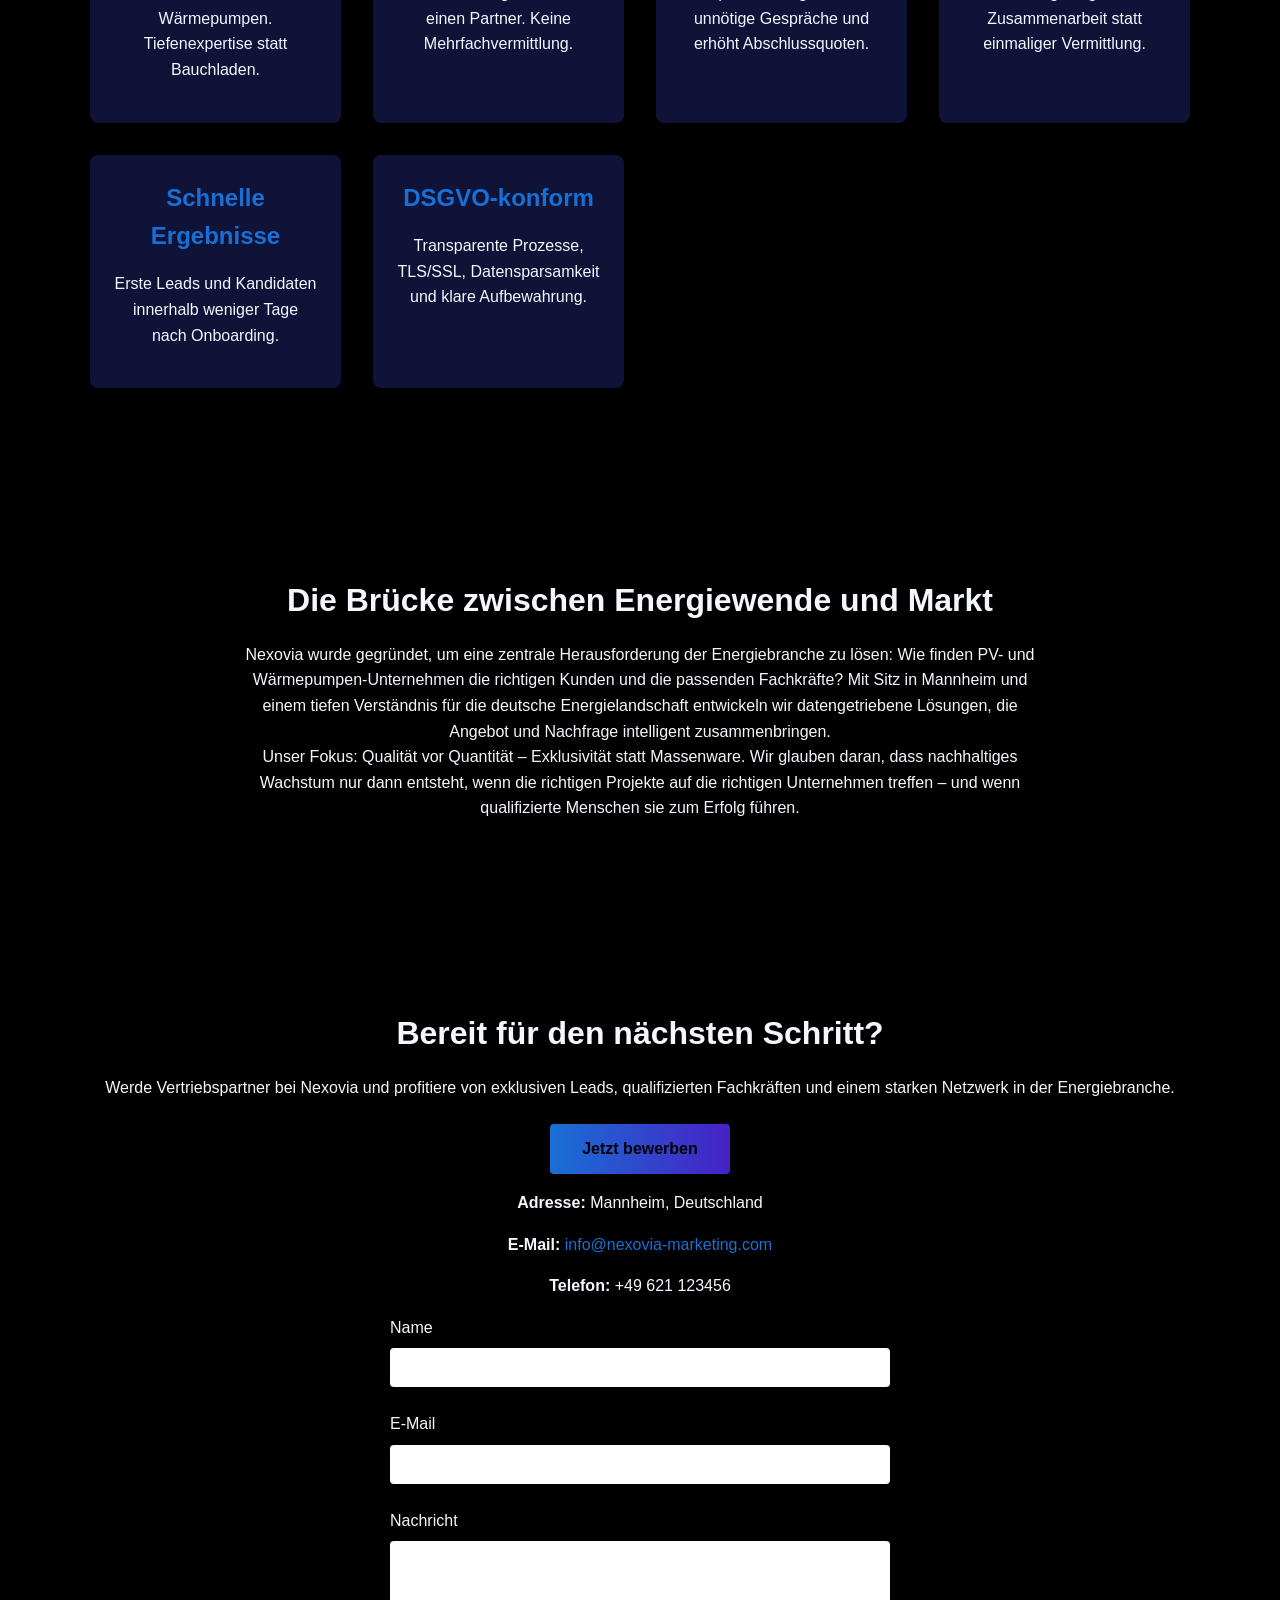
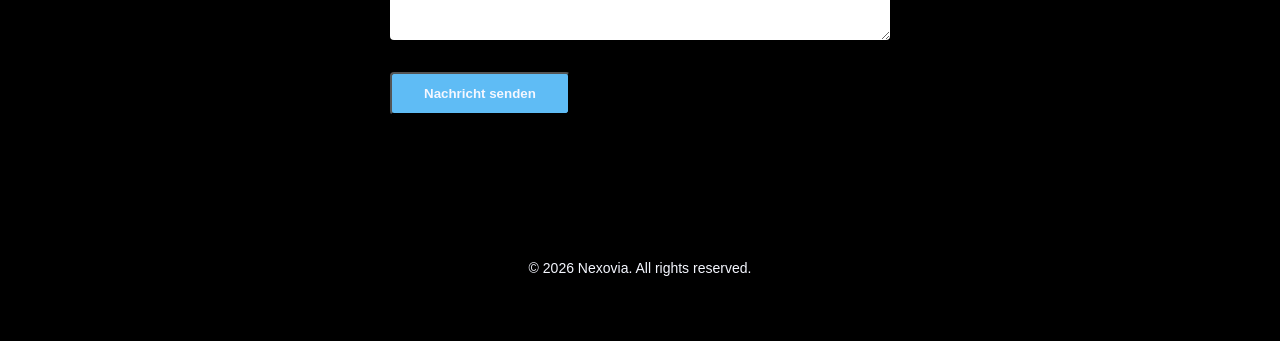
==== commit 61d65764: "Fix feature headings display (break into two lines)" ====
--- a/index.html
+++ b/index.html
@@ -41,12 +41,12 @@
       <div class="feature-grid">
         <!-- Leadgenerierung Photovoltaik -->
         <div class="feature-item">
-          <h3>Leadgenerierung&nbsp;Photovoltaik</h3>
+          <h3>Leadgenerierung<br>Photovoltaik</h3>
           <p>Vorqualifizierte Endkunden‑Leads, exklusiv für dein Unternehmen. Keine Streuverluste, nur echtes Kaufinteresse.</p>
         </div>
         <!-- Leadgenerierung Wärmepumpen -->
         <div class="feature-item">
-          <h3>Leadgenerierung&nbsp;Wärmepumpen</h3>
+          <h3>Leadgenerierung<br>Wärmepumpen</h3>
           <p>Gezielte Anfragen von Hauseigentümern mit konkretem Interesse. Vorqualifiziert und abschlussbereit.</p>
         </div>
         <!-- Fachkräfte‑Recruiting -->
